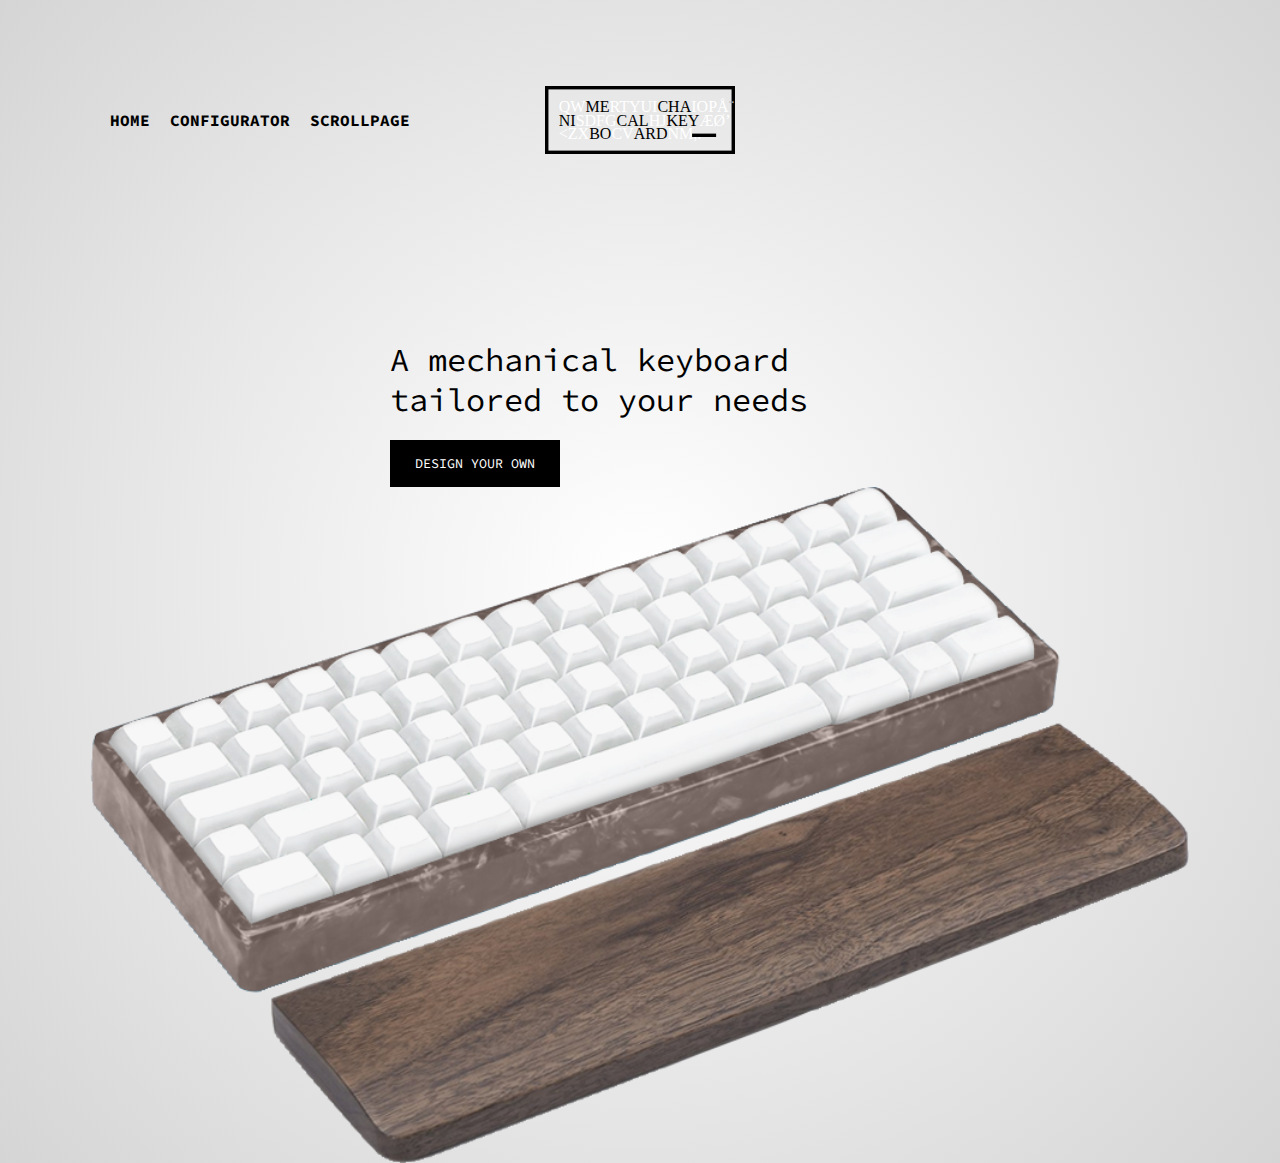
==== index.html @ 45c2ed16 "removed the .wrapper in the index" ====
<!DOCTYPE html>
<html lang="en">
  <head>
    <meta charset="UTF-8" />
    <meta http-equiv="X-UA-Compatible" content="IE=edge" />
    <meta name="viewport" content="width=device-width, initial-scale=1.0" />
    <link rel="stylesheet" href="./styles/index.css" />
    <title>Keyboard configurator</title>
  </head>
  <body>
    <header>
      <nav>
        <ul>
          <li><a href="./index.html">HOME</a></li>
          <li><a href="./configurator.html">CONFIGURATOR</a></li>
          <li><a href="./scrollpage.html">SCROLLPAGE</a></li>
        </ul>
      </nav>
      <img class="logo" src="./images/logo.svg" alt="mechanical keyboard" />
    </header>
    <main>
      <div class="cta">
        <h1>A mechanical keyboard tailored to your needs</h1>
        <button>DESIGN YOUR OWN</button>
      </div>
      <img
        src="./images/MK-cover.svg"
        alt="white mechanical keyboard with a brown case and wooden wrist rest"
      />
    </main>
    <script src="./scripts/script.js"></script>
  </body>
</html>
---- styles/index.css ----
@import url("https://fonts.googleapis.com/css2?family=Source+Code+Pro:ital,wght@0,300;0,400;0,700;1,300&display=swap");

:root {
  --primary-font: "Source Code Pro", monospace;
}
* {
  margin: 0;
  padding: 0;
  box-sizing: border-box;
}

body {
  background: radial-gradient(
    circle,
    rgba(255, 255, 255, 1) 0%,
    rgba(213, 213, 213, 1) 100%
  );
}

.wrapper {
  max-width: 1200px;
  margin: 0px auto;
}
header {
  display: flex;
  margin: 50px;
  flex-wrap: wrap;
  align-items: center;
  padding: 60px;
}
nav ul {
  list-style: none;
  display: flex;
}
nav ul li a {
  text-decoration: none;
  color: black;
  padding-right: 20px;
  font-family: var(--primary-font);
  font-weight: 700;
}

.logo {
  position: absolute;
  left: 50%;
  transform: translateX(-50%);
  width: 190px;
}

main {
  margin-top: 150px;
  display: flex;
  align-items: center;
  justify-content: center;
  flex-wrap: wrap;
}

h1 {
  font-family: var(--primary-font);
  max-width: 500px;
  font-weight: 400;
}
main button {
  margin-top: 20px;
  background: black;
  border: none;
  padding: 15px 25px;
  color: white;
  font-family: var(--primary-font);
}
main img {
  max-width: 1100px;
  height: auto;
}
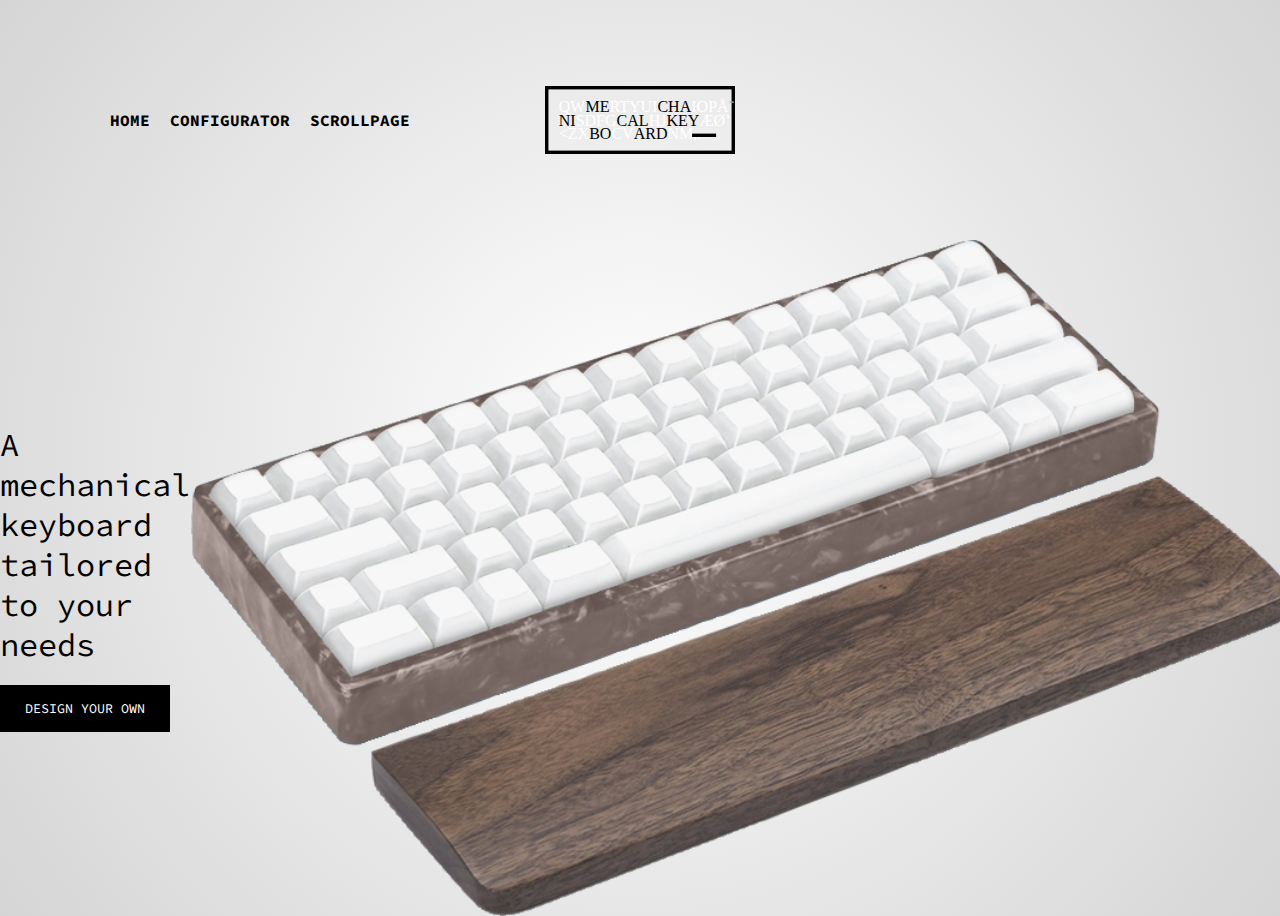
==== commit 0bfccbb2: "the damn wrapper again..." ====
--- a/index.html
+++ b/index.html
@@ -1,6 +1,6 @@
 <!DOCTYPE html>
 <html lang="en">
-  <head>
+  <head class="wrapper">
     <meta charset="UTF-8" />
     <meta http-equiv="X-UA-Compatible" content="IE=edge" />
     <meta name="viewport" content="width=device-width, initial-scale=1.0" />
@@ -18,7 +18,7 @@
       </nav>
       <img class="logo" src="./images/logo.svg" alt="mechanical keyboard" />
     </header>
-    <main>
+    <main class="wrapper">
       <div class="cta">
         <h1>A mechanical keyboard tailored to your needs</h1>
         <button>DESIGN YOUR OWN</button>
--- a/styles/index.css
+++ b/styles/index.css
@@ -18,7 +18,7 @@
 }
 
 .wrapper {
-  max-width: 1200px;
+  max-width: 1300px;
   margin: 0px auto;
 }
 header {
@@ -51,8 +51,7 @@
   margin-top: 150px;
   display: flex;
   align-items: center;
-  justify-content: center;
-  flex-wrap: wrap;
+  justify-content: space-evenly;
 }
 
 h1 {
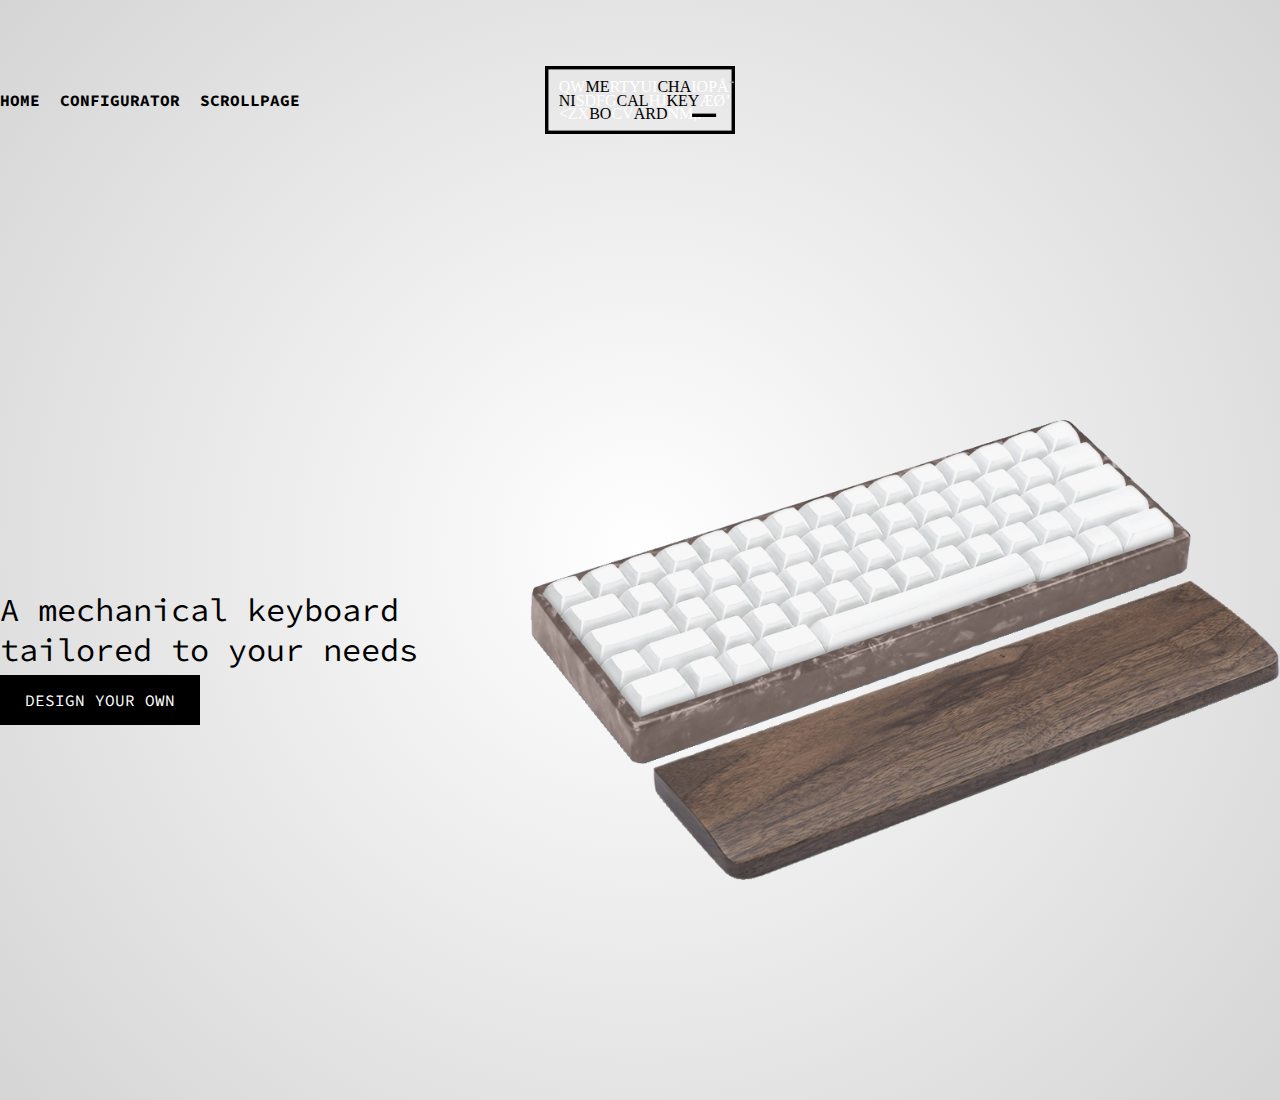
==== commit 85e7f525: "working on the style problem" ====
--- a/index.html
+++ b/index.html
@@ -1,6 +1,6 @@
 <!DOCTYPE html>
 <html lang="en">
-  <head class="wrapper">
+  <head>
     <meta charset="UTF-8" />
     <meta http-equiv="X-UA-Compatible" content="IE=edge" />
     <meta name="viewport" content="width=device-width, initial-scale=1.0" />
@@ -8,7 +8,7 @@
     <title>Keyboard configurator</title>
   </head>
   <body>
-    <header>
+    <header class="wrapper">
       <nav>
         <ul>
           <li><a href="./index.html">HOME</a></li>
@@ -21,7 +21,7 @@
     <main class="wrapper">
       <div class="cta">
         <h1>A mechanical keyboard tailored to your needs</h1>
-        <button>DESIGN YOUR OWN</button>
+        <a href="./configurator.html">DESIGN YOUR OWN</a>
       </div>
       <img
         src="./images/MK-cover.svg"
--- a/styles/index.css
+++ b/styles/index.css
@@ -18,15 +18,14 @@
 }
 
 .wrapper {
-  max-width: 1300px;
+  max-width: 1400px;
   margin: 0px auto;
 }
 header {
   display: flex;
-  margin: 50px;
   flex-wrap: wrap;
   align-items: center;
-  padding: 60px;
+  padding: 90px 0;
 }
 nav ul {
   list-style: none;
@@ -48,26 +47,47 @@
 }
 
 main {
-  margin-top: 150px;
+  height: 100vh;
   display: flex;
   align-items: center;
-  justify-content: space-evenly;
+  justify-content: center;
 }
 
-h1 {
+.cta h1 {
   font-family: var(--primary-font);
   max-width: 500px;
   font-weight: 400;
+  margin-bottom: 20px;
 }
-main button {
+
+.cta h3 {
+  font-family: var(--primary-font);
+  margin-bottom: 25px;
+  font-size: 16px;
+  font-weight: 300;
+  max-width: 500px;
+}
+
+.cta a {
   margin-top: 20px;
   background: black;
   border: none;
   padding: 15px 25px;
   color: white;
   font-family: var(--primary-font);
+  text-decoration: none;
 }
 main img {
-  max-width: 1100px;
-  height: auto;
+  padding-left: 50px;
+  max-width: 800px;
 }
+
+.mechanical-switches {
+  display: flex;
+  align-items: center;
+  justify-content: center;
+}
+
+.ms h3 {
+  max-width: 400px;
+}
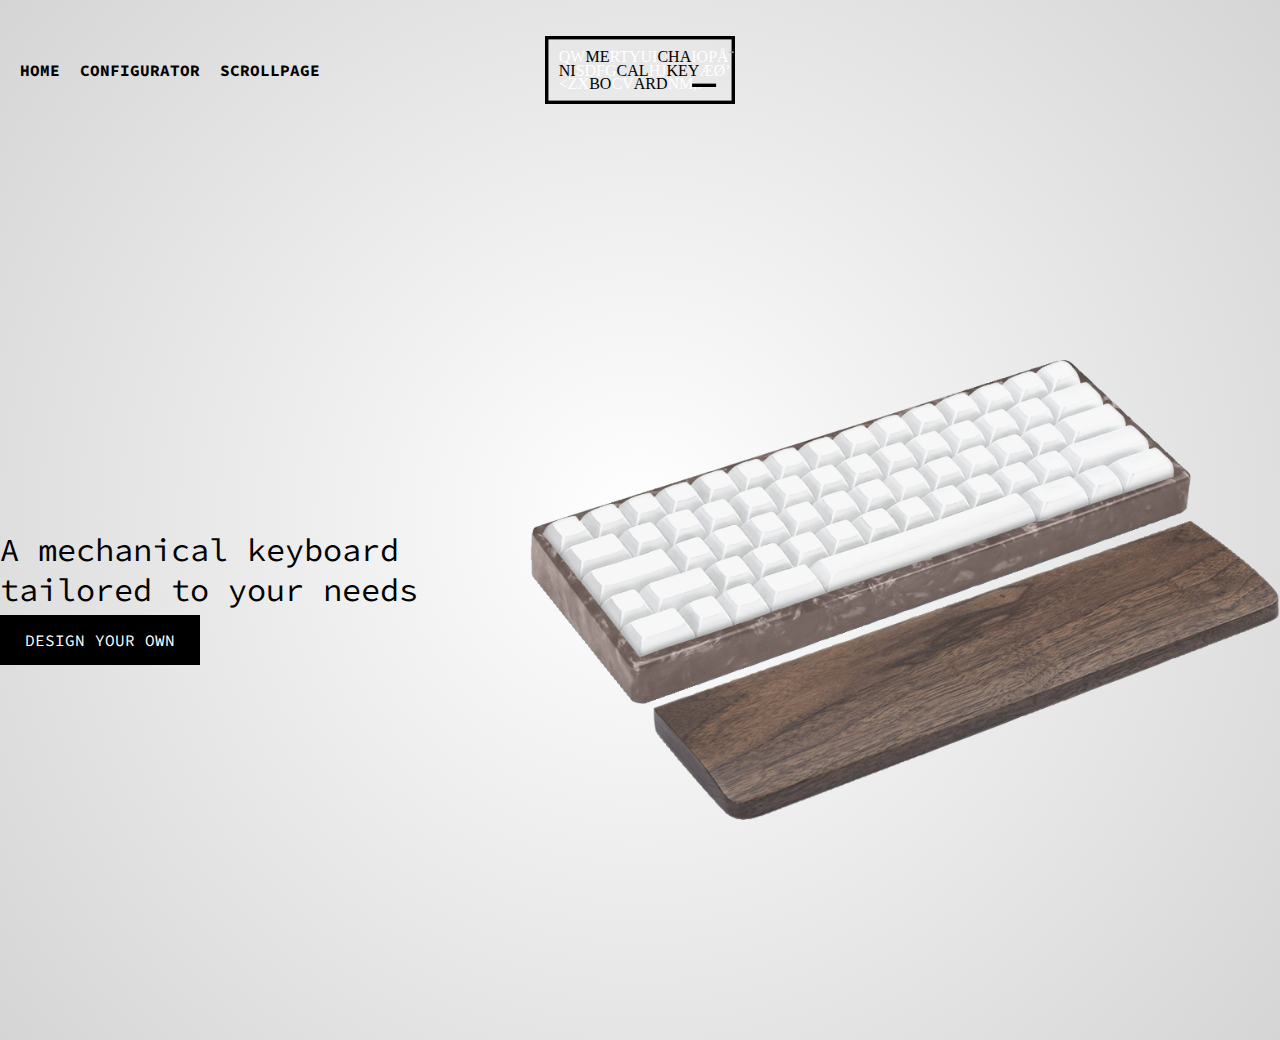
==== commit beb1b1db: "animation semi-finished" ====
--- a/index.html
+++ b/index.html
@@ -16,7 +16,11 @@
           <li><a href="./scrollpage.html">SCROLLPAGE</a></li>
         </ul>
       </nav>
-      <img class="logo" src="./images/logo.svg" alt="mechanical keyboard" />
+      <img
+        class="logo"
+        src="./images/other/logo.svg"
+        alt="mechanical keyboard"
+      />
     </header>
     <main class="wrapper">
       <div class="cta">
@@ -24,7 +28,7 @@
         <a href="./configurator.html">DESIGN YOUR OWN</a>
       </div>
       <img
-        src="./images/MK-cover.svg"
+        src="./images/other/MK-cover.svg"
         alt="white mechanical keyboard with a brown case and wooden wrist rest"
       />
     </main>
--- a/styles/index.css
+++ b/styles/index.css
@@ -25,7 +25,7 @@
   display: flex;
   flex-wrap: wrap;
   align-items: center;
-  padding: 90px 0;
+  padding: 60px 20px;
 }
 nav ul {
   list-style: none;
@@ -91,3 +91,16 @@
 .ms h3 {
   max-width: 400px;
 }
+
+.jumpout {
+  animation: jumpout 0.4s cubic-bezier(0.17, 0.67, 0.55, 1.3);
+}
+
+@keyframes jumpout {
+  from {
+    transform: translateY(-120px);
+  }
+  to {
+    transform: translateY(0);
+  }
+}
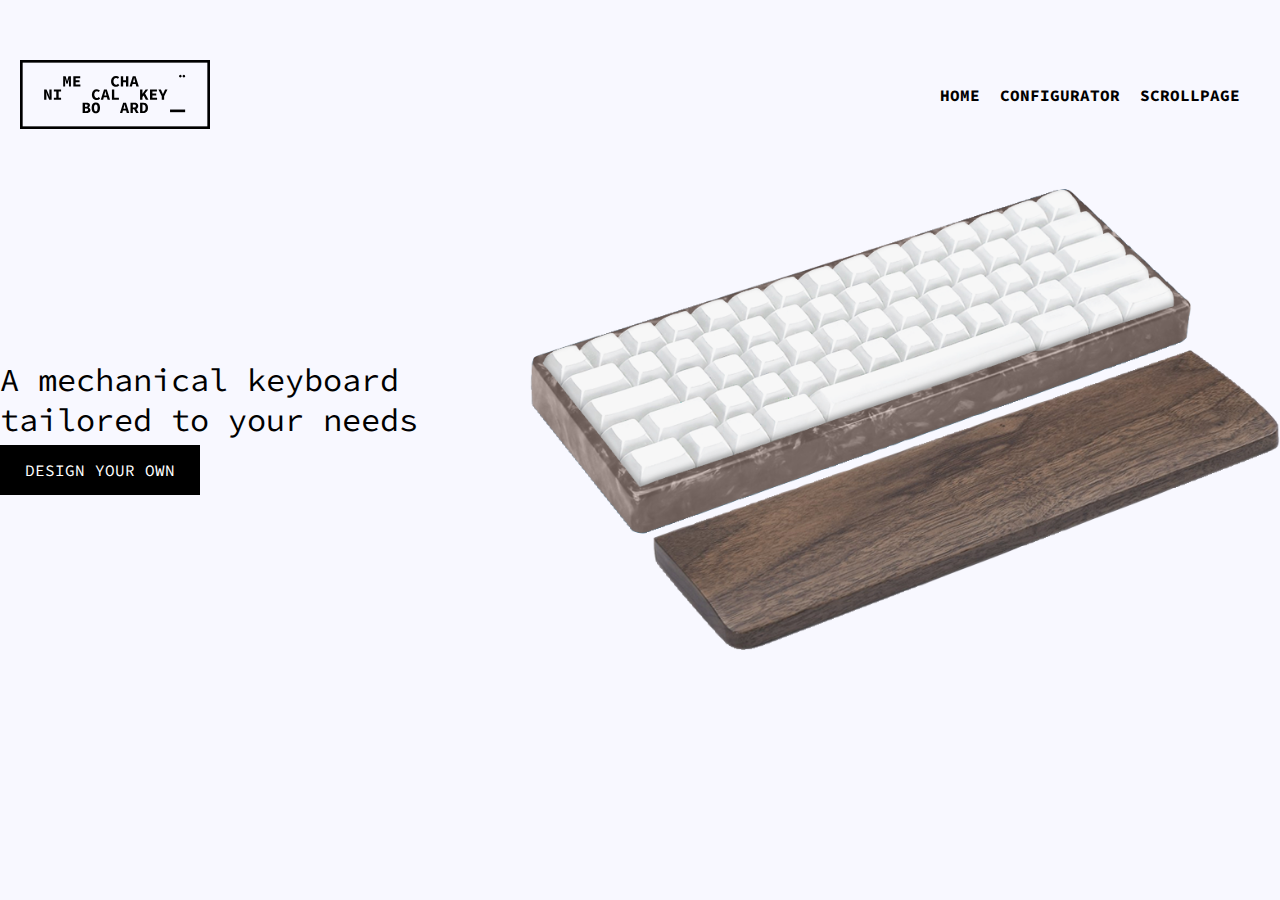
==== commit b12aa94b: "nav" ====
--- a/index.html
+++ b/index.html
@@ -9,6 +9,11 @@
   </head>
   <body>
     <header class="wrapper">
+      <img
+        class="logo"
+        src="./images/other/logo.svg"
+        alt="mechanical keyboard"
+      />
       <nav>
         <ul>
           <li><a href="./index.html">HOME</a></li>
@@ -16,11 +21,6 @@
           <li><a href="./scrollpage.html">SCROLLPAGE</a></li>
         </ul>
       </nav>
-      <img
-        class="logo"
-        src="./images/other/logo.svg"
-        alt="mechanical keyboard"
-      />
     </header>
     <main class="wrapper">
       <div class="cta">
--- a/styles/index.css
+++ b/styles/index.css
@@ -10,11 +10,7 @@
 }
 
 body {
-  background: radial-gradient(
-    circle,
-    rgba(255, 255, 255, 1) 0%,
-    rgba(213, 213, 213, 1) 100%
-  );
+  background: ghostwhite;
 }
 
 .wrapper {
@@ -26,6 +22,7 @@
   flex-wrap: wrap;
   align-items: center;
   padding: 60px 20px;
+  justify-content: space-between;
 }
 nav ul {
   list-style: none;
@@ -40,14 +37,10 @@
 }
 
 .logo {
-  position: absolute;
-  left: 50%;
-  transform: translateX(-50%);
   width: 190px;
 }
 
 main {
-  height: 100vh;
   display: flex;
   align-items: center;
   justify-content: center;
@@ -104,3 +97,16 @@
     transform: translateY(0);
   }
 }
+
+.slide-up {
+  animation: slide-up 0.7s cubic-bezier(0.17, 0.67, 0.68, 1.19);
+}
+
+@keyframes slide-up {
+  from {
+    transform: translateY(100%);
+  }
+  to {
+    transform: translateY(0);
+  }
+}
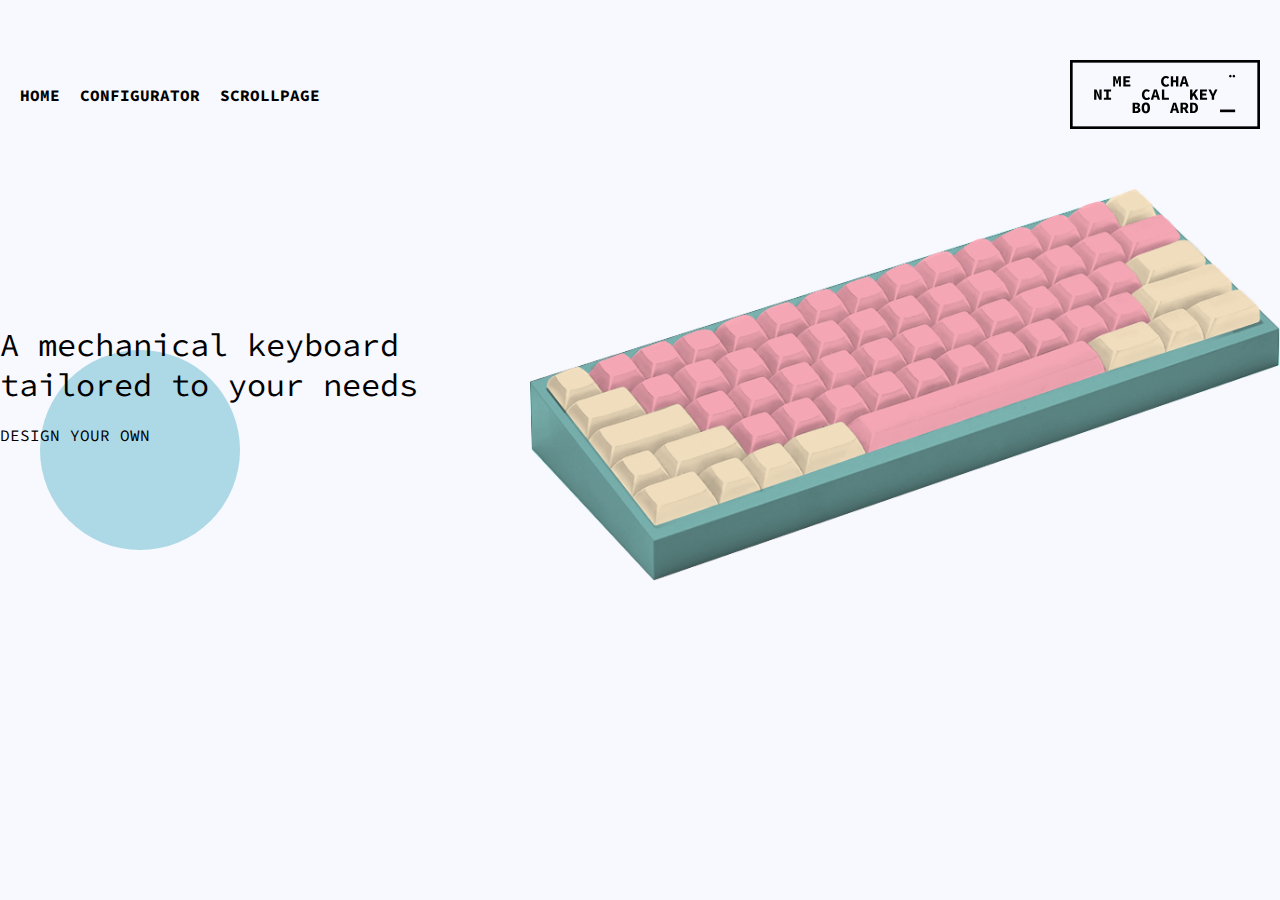
==== commit d0d20044: "changes on the homepage" ====
--- a/index.html
+++ b/index.html
@@ -9,11 +9,6 @@
   </head>
   <body>
     <header class="wrapper">
-      <img
-        class="logo"
-        src="./images/other/logo.svg"
-        alt="mechanical keyboard"
-      />
       <nav>
         <ul>
           <li><a href="./index.html">HOME</a></li>
@@ -21,6 +16,11 @@
           <li><a href="./scrollpage.html">SCROLLPAGE</a></li>
         </ul>
       </nav>
+      <img
+        class="logo"
+        src="./images/other/logo.svg"
+        alt="mechanical keyboard"
+      />
     </header>
     <main class="wrapper">
       <div class="cta">
@@ -28,7 +28,8 @@
         <a href="./configurator.html">DESIGN YOUR OWN</a>
       </div>
       <img
-        src="./images/other/MK-cover.svg"
+        class="showcase"
+        src="./images/other/Showcase2.png"
         alt="white mechanical keyboard with a brown case and wooden wrist rest"
       />
     </main>
--- a/styles/index.css
+++ b/styles/index.css
@@ -60,13 +60,28 @@
   font-weight: 300;
   max-width: 500px;
 }
+.cta a::before {
+  position: absolute;
+  content: "";
+  width: 200px;
+  height: 200px;
+  background: lightblue;
+  bottom: 350px;
+  left: 40px;
+  border-radius: 50%;
+  z-index: -10;
+}
+
+.cta a:hover {
+  border-bottom: 3px solid lightblue;
+  content: "";
+}
 
 .cta a {
   margin-top: 20px;
-  background: black;
   border: none;
-  padding: 15px 25px;
-  color: white;
+  padding: 7px 0;
+  color: black;
   font-family: var(--primary-font);
   text-decoration: none;
 }
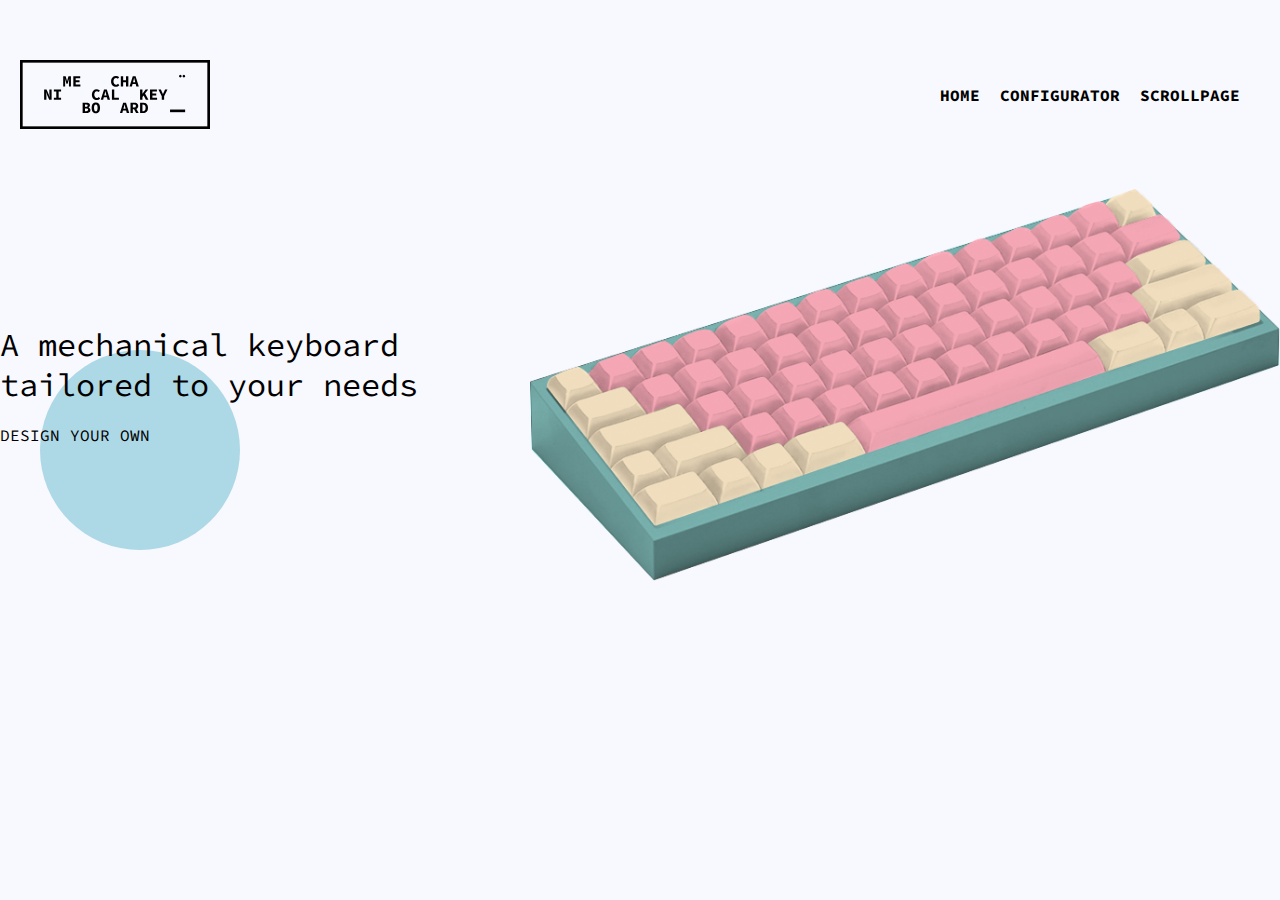
==== commit bf884900: "Merge branch 'main' of https://github.com/adamgiebl/keyboard-configurator into scrollingpage" ====
--- a/index.html
+++ b/index.html
@@ -9,6 +9,11 @@
   </head>
   <body>
     <header class="wrapper">
+      <img
+        class="logo"
+        src="./images/other/logo.svg"
+        alt="mechanical keyboard"
+      />
       <nav>
         <ul>
           <li><a href="./index.html">HOME</a></li>
@@ -16,11 +21,6 @@
           <li><a href="./scrollpage.html">SCROLLPAGE</a></li>
         </ul>
       </nav>
-      <img
-        class="logo"
-        src="./images/other/logo.svg"
-        alt="mechanical keyboard"
-      />
     </header>
     <main class="wrapper">
       <div class="cta">
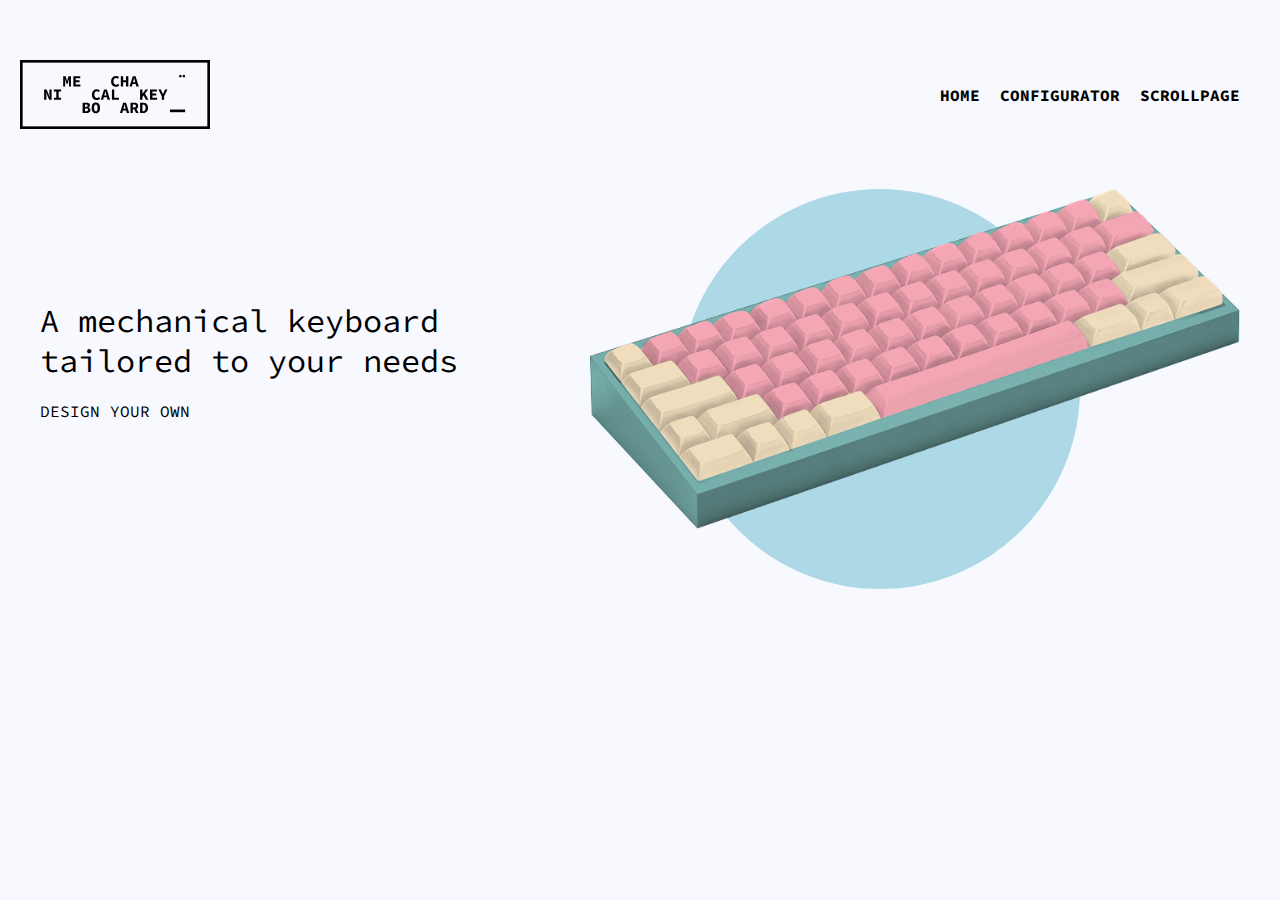
==== commit 01a3cdcb: "finals" ====
--- a/index.html
+++ b/index.html
@@ -22,16 +22,18 @@
         </ul>
       </nav>
     </header>
-    <main class="wrapper">
+    <main class="home wrapper">
       <div class="cta">
         <h1>A mechanical keyboard tailored to your needs</h1>
         <a href="./configurator.html">DESIGN YOUR OWN</a>
       </div>
-      <img
-        class="showcase"
-        src="./images/other/Showcase2.png"
-        alt="white mechanical keyboard with a brown case and wooden wrist rest"
-      />
+      <div class="bubble">
+        <img
+          class="showcase"
+          src="./images/other/Showcase2.png"
+          alt="white mechanical keyboard with a brown case and wooden wrist rest"
+        />
+      </div>
     </main>
     <script src="./scripts/script.js"></script>
   </body>
--- a/styles/index.css
+++ b/styles/index.css
@@ -46,6 +46,12 @@
   justify-content: center;
 }
 
+.home {
+  display: flex;
+  flex-wrap: wrap;
+  padding: 0 20px;
+}
+
 .cta h1 {
   font-family: var(--primary-font);
   max-width: 500px;
@@ -60,18 +66,20 @@
   font-weight: 300;
   max-width: 500px;
 }
-.cta a::before {
+.bubble::before {
   position: absolute;
   content: "";
-  width: 200px;
-  height: 200px;
+  width: 400px;
+  height: 400px;
   background: lightblue;
-  bottom: 350px;
-  left: 40px;
+  top: 0;
+  left: 20%;
   border-radius: 50%;
-  z-index: -10;
+  z-index: -1;
 }
-
+.bubble {
+  position: relative;
+}
 .cta a:hover {
   border-bottom: 3px solid lightblue;
   content: "";
@@ -85,15 +93,10 @@
   font-family: var(--primary-font);
   text-decoration: none;
 }
-main img {
+.showcase {
   padding-left: 50px;
-  max-width: 800px;
-}
-
-.mechanical-switches {
-  display: flex;
-  align-items: center;
-  justify-content: center;
+  max-width: 700px;
+  width: 100%;
 }
 
 .ms h3 {
